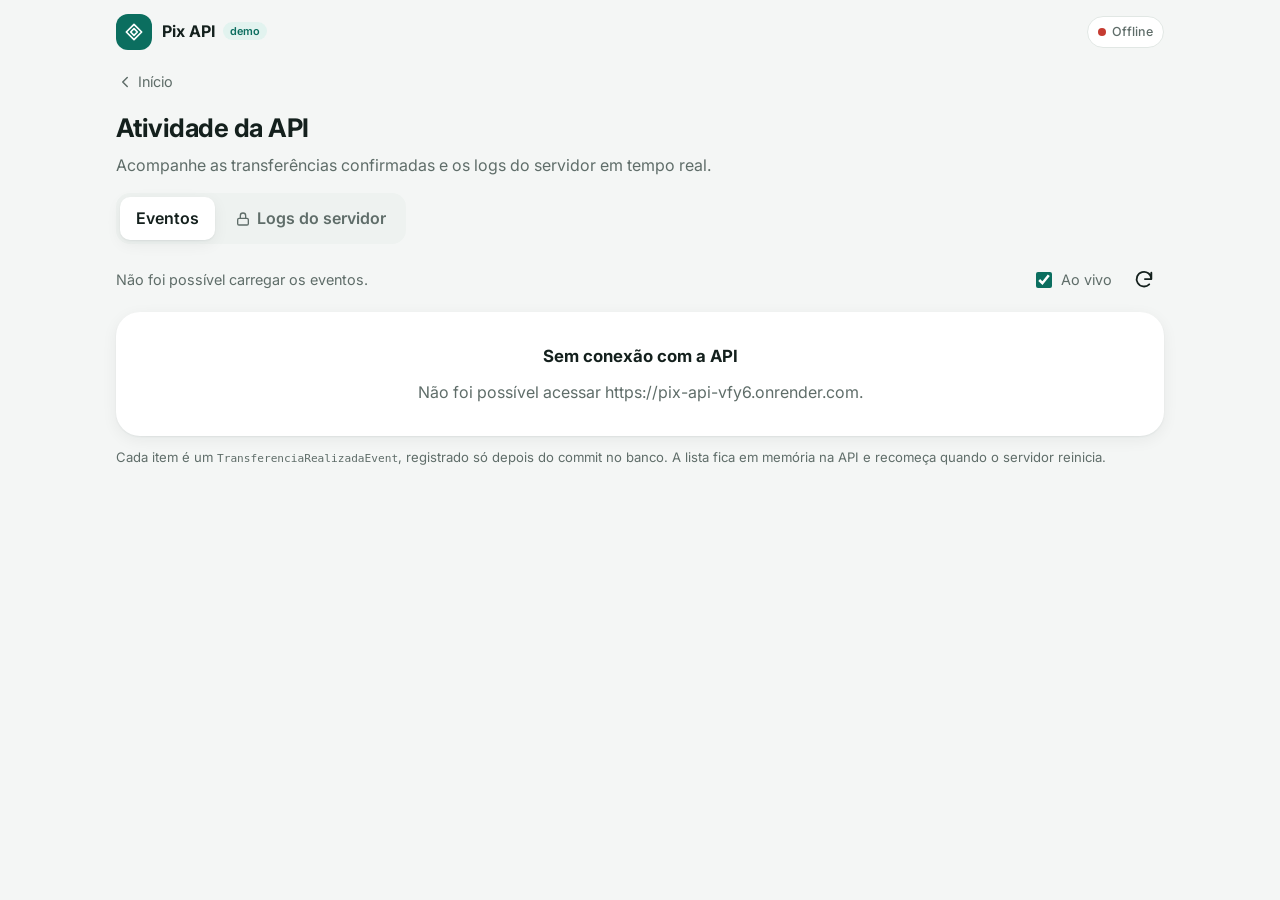
==== docs/atividade.html @ e6472b7e "Cria página Atividade com feed de eventos e logs do servidor - docs/atividade.html: aba Eventos (ao " ====
<!doctype html>
<html lang="pt-BR">
<head>
  <meta charset="utf-8">
  <meta name="viewport" content="width=device-width, initial-scale=1, viewport-fit=cover">
  <meta name="theme-color" content="#0b6e5f">
  <title>Atividade · Pix API Demo</title>
  <link rel="preconnect" href="https://fonts.googleapis.com">
  <link rel="preconnect" href="https://fonts.gstatic.com" crossorigin>
  <link href="https://fonts.googleapis.com/css2?family=Inter:wght@400;500;600;700&family=JetBrains+Mono:wght@400;500&display=swap" rel="stylesheet">
  <link rel="stylesheet" href="style.css">
</head>
<body>
  <svg width="0" height="0" style="position:absolute" aria-hidden="true">
    <symbol id="i-pix" viewBox="0 0 24 24"><g fill="none" stroke="currentColor" stroke-width="2" stroke-linejoin="round"><path d="M12 2.8 21.2 12 12 21.2 2.8 12Z"/><path d="m8 12 4-4 4 4-4 4Z"/></g></symbol>
    <symbol id="i-back" viewBox="0 0 24 24"><path fill="none" stroke="currentColor" stroke-width="2" stroke-linecap="round" stroke-linejoin="round" d="m15 6-6 6 6 6"/></symbol>
    <symbol id="i-refresh" viewBox="0 0 24 24"><path fill="none" stroke="currentColor" stroke-width="2" stroke-linecap="round" stroke-linejoin="round" d="M20 11a8 8 0 1 0-2.3 5.7M20 4v7h-7"/></symbol>
    <symbol id="i-arrow" viewBox="0 0 24 24"><path fill="none" stroke="currentColor" stroke-width="2" stroke-linecap="round" stroke-linejoin="round" d="M5 12h14m-5-5 5 5-5 5"/></symbol>
    <symbol id="i-lock" viewBox="0 0 24 24"><g fill="none" stroke="currentColor" stroke-width="2" stroke-linecap="round"><rect x="4" y="11" width="16" height="10" rx="2"/><path d="M8 11V7a4 4 0 0 1 8 0v4"/></g></symbol>
    <symbol id="i-alert" viewBox="0 0 24 24"><g fill="none" stroke="currentColor" stroke-width="2" stroke-linecap="round"><circle cx="12" cy="12" r="9"/><path d="M12 7.5v5.5M12 16.5v.01"/></g></symbol>
  </svg>

  <header class="topbar">
    <a class="marca" href="./" aria-label="Voltar para o início">
      <span class="marca-logo"><svg><use href="#i-pix"/></svg></span>
      <span class="marca-nome">Pix API <small>demo</small></span>
    </a>
    <div class="topbar-acoes">
      <span id="status-conexao" class="status" data-estado="carregando" title="Status da API">
        <span class="status-ponto"></span><span class="status-texto">Conectando…</span>
      </span>
    </div>
  </header>

  <main class="pagina">
    <a class="voltar" href="./"><svg><use href="#i-back"/></svg> Início</a>
    <h1>Atividade da API</h1>
    <p class="subtitulo">Acompanhe as transferências confirmadas e os logs do servidor em tempo real.</p>

    <div class="abas" role="tablist" aria-label="Tipo de atividade">
      <button type="button" role="tab" id="aba-eventos" aria-controls="painel-eventos" aria-selected="true">Eventos</button>
      <button type="button" role="tab" id="aba-logs" aria-controls="painel-logs" aria-selected="false" tabindex="-1">
        <svg><use href="#i-lock"/></svg> Logs do servidor
      </button>
    </div>

    <!-- ===== Eventos ===== -->
    <section id="painel-eventos" role="tabpanel" aria-labelledby="aba-eventos" class="painel">
      <div class="barra">
        <p class="barra-info" id="eventos-info">Carregando…</p>
        <label class="interruptor"><input type="checkbox" id="eventos-auto" checked> Ao vivo</label>
        <button type="button" class="icone-btn" id="eventos-atualizar" aria-label="Atualizar eventos"><svg><use href="#i-refresh"/></svg></button>
      </div>
      <ul class="feed" id="feed-eventos" aria-live="polite"></ul>
      <div class="estado-vazio" id="eventos-vazio" hidden></div>
      <p class="nota">Cada item é um <code>TransferenciaRealizadaEvent</code>, registrado só depois do commit no banco.
        A lista fica em memória na API e recomeça quando o servidor reinicia.</p>
    </section>

    <!-- ===== Logs ===== -->
    <section id="painel-logs" role="tabpanel" aria-labelledby="aba-logs" class="painel" hidden>
      <form class="card-token" id="form-token" hidden>
        <span class="card-token-icone"><svg><use href="#i-lock"/></svg></span>
        <h2>Área restrita</h2>
        <p>Os logs mostram detalhes internos do servidor. Informe o token de administrador para ver.</p>
        <label class="campo">
          <span>Token de administrador</span>
          <input id="token" type="password" autocomplete="off" required placeholder="PIX_ADMIN_TOKEN">
        </label>
        <div class="caixa-erro" id="token-erro" role="alert" hidden></div>
        <button type="submit" class="btn primario largo">Ver logs</button>
        <p class="ajuda">No Render: <strong>pix-api → Environment → PIX_ADMIN_TOKEN</strong>.
          O token fica só nesta aba do navegador e é apagado ao fechá-la.</p>
      </form>

      <div id="area-logs" hidden>
        <div class="barra">
          <div class="chips" role="group" aria-label="Filtrar por nível">
            <button type="button" class="chip" data-nivel="" aria-pressed="true">Todos</button>
            <button type="button" class="chip" data-nivel="INFO" aria-pressed="false">Info</button>
            <button type="button" class="chip" data-nivel="WARN" aria-pressed="false">Avisos</button>
            <button type="button" class="chip" data-nivel="ERROR" aria-pressed="false">Erros</button>
          </div>
          <input type="search" id="logs-busca" class="busca" placeholder="Buscar nos logs…" aria-label="Buscar nos logs">
          <label class="interruptor"><input type="checkbox" id="logs-auto" checked> Ao vivo</label>
          <button type="button" class="btn texto" id="logs-sair">Sair</button>
        </div>
        <div class="console" id="console" role="log" aria-live="off" tabindex="0"></div>
        <p class="nota" id="logs-info"></p>
      </div>
    </section>
  </main>

  <script src="atividade.js"></script>
</body>
</html>
---- docs/style.css ----
/* ===== Tokens de design (cores, raios, sombras) ===== */
:root {
  --bg: #f4f6f5;
  --superficie: #ffffff;
  --superficie-2: #eef2f0;
  --texto: #14201d;
  --texto-suave: #5f6d69;
  --borda: #e1e7e4;
  --marca: #0b6e5f;
  --marca-forte: #08564a;
  --marca-suave: #e2f3ef;
  --marca-texto: #ffffff;
  --sucesso: #138a52;
  --sucesso-suave: #e3f6ec;
  --erro: #c53b31;
  --erro-suave: #fdeceb;
  --aviso: #a86200;
  --cartao-grad: linear-gradient(135deg, #0b6e5f 0%, #0a8a6f 55%, #13a37f 100%);
  --sombra: 0 1px 2px rgba(16, 32, 28, .06), 0 4px 16px rgba(16, 32, 28, .06);
  --sombra-forte: 0 12px 40px rgba(16, 32, 28, .18);
  --raio: 16px;
  --raio-g: 24px;
}

@media (prefers-color-scheme: dark) {
  :root {
    --bg: #0d1312;
    --superficie: #151d1b;
    --superficie-2: #1d2724;
    --texto: #e8efed;
    --texto-suave: #98a7a2;
    --borda: #26322f;
    --marca: #2fc39c;
    --marca-forte: #5dd6b5;
    --marca-suave: #143029;
    --marca-texto: #06201a;
    --sucesso: #3ccf88;
    --sucesso-suave: #12301f;
    --erro: #ff7a6e;
    --erro-suave: #3a1916;
    --aviso: #f0a742;
    --cartao-grad: linear-gradient(135deg, #0a5a4e 0%, #0b6e5f 55%, #11876c 100%);
    --sombra: 0 1px 2px rgba(0, 0, 0, .3), 0 4px 16px rgba(0, 0, 0, .25);
    --sombra-forte: 0 12px 40px rgba(0, 0, 0, .5);
  }
}

/* ===== Base ===== */
* { box-sizing: border-box; }
html { -webkit-text-size-adjust: 100%; }
body {
  margin: 0;
  min-height: 100vh;
  font-family: "Inter", system-ui, -apple-system, "Segoe UI", sans-serif;
  background: var(--bg);
  color: var(--texto);
  line-height: 1.45;
  -webkit-font-smoothing: antialiased;
}
h1, h2, h3, p { margin: 0; }
a { color: var(--marca); }
button { font: inherit; color: inherit; }
svg { width: 22px; height: 22px; flex: none; }
[hidden] { display: none !important; }

/* ===== Topo ===== */
.topbar {
  position: sticky; top: 0; z-index: 10;
  display: flex; align-items: center; justify-content: space-between; gap: 12px;
  max-width: 1080px; margin: 0 auto; padding: 14px 16px;
  background: color-mix(in srgb, var(--bg) 85%, transparent);
  backdrop-filter: blur(12px); -webkit-backdrop-filter: blur(12px);
}
.marca { display: flex; align-items: center; gap: 10px; font-weight: 700; }
.marca-logo {
  display: grid; place-items: center; width: 36px; height: 36px; border-radius: 12px;
  background: var(--marca); color: var(--marca-texto);
}
.marca-logo svg { width: 20px; height: 20px; }
.marca-nome small {
  margin-left: 4px; padding: 2px 7px; border-radius: 99px; font-size: .68rem; font-weight: 600;
  background: var(--marca-suave); color: var(--marca); vertical-align: 2px;
}
.topbar-acoes { display: flex; align-items: center; gap: 8px; }

.status {
  display: inline-flex; align-items: center; gap: 6px; padding: 6px 10px; border-radius: 99px;
  font-size: .78rem; font-weight: 500; background: var(--superficie); color: var(--texto-suave);
  border: 1px solid var(--borda);
}
.status-ponto { width: 8px; height: 8px; border-radius: 50%; background: var(--texto-suave); }
.status[data-estado="online"] .status-ponto { background: var(--sucesso); box-shadow: 0 0 0 3px var(--sucesso-suave); }
.status[data-estado="acordando"] .status-ponto,
.status[data-estado="carregando"] .status-ponto { background: var(--aviso); animation: pulsar 1.2s infinite; }
.status[data-estado="offline"] .status-ponto { background: var(--erro); }

/* ===== Botões ===== */
.icone-btn {
  display: grid; place-items: center; width: 40px; height: 40px; padding: 0;
  border: none; border-radius: 50%; background: transparent; color: var(--texto); cursor: pointer;
}
.icone-btn:hover { background: var(--superficie-2); }
.icone-btn.claro { color: #fff; }
.icone-btn.claro:hover { background: rgba(255, 255, 255, .15); }
.icone-btn.pequeno { width: 32px; height: 32px; }
.icone-btn.pequeno svg { width: 18px; height: 18px; }

.btn {
  display: inline-flex; align-items: center; justify-content: center; gap: 8px;
  min-height: 52px; padding: 0 20px; border-radius: 14px; border: 1px solid transparent;
  font-weight: 600; font-size: 1rem; cursor: pointer;
  transition: transform .08s ease, background .15s ease, opacity .15s ease;
}
.btn:active { transform: scale(.98); }
.btn:disabled { opacity: .6; cursor: progress; }
.btn.largo { width: 100%; }
.btn.primario { background: var(--marca); color: var(--marca-texto); }
.btn.primario:hover { background: var(--marca-forte); }
.btn.secundario { background: var(--marca-suave); color: var(--marca); }
.btn.texto { background: transparent; color: var(--texto-suave); min-height: 44px; }
.btn.perigo-texto { background: transparent; color: var(--erro); }
.btn.perigo-texto:hover { background: var(--erro-suave); }
.btn.perigo { background: var(--erro); color: #fff; }
.btn svg { width: 20px; height: 20px; }

:focus-visible { outline: 3px solid color-mix(in srgb, var(--marca) 55%, transparent); outline-offset: 2px; }

/* ===== Layout ===== */
.app {
  max-width: 1080px; margin: 0 auto; padding: 8px 16px 32px;
  display: grid; gap: 24px;
}
@media (min-width: 880px) {
  .app { grid-template-columns: 400px 1fr; align-items: start; gap: 32px; padding-top: 16px; }
  .coluna-principal { position: sticky; top: 84px; }
}
.coluna-principal { display: grid; gap: 20px; }

.saudacao p { color: var(--texto-suave); font-size: .95rem; }
.saudacao h1 { font-size: 1.45rem; letter-spacing: -.02em; }

/* ===== Cartão de saldo ===== */
.cartao-saldo {
  position: relative; overflow: hidden;
  padding: 20px 20px 22px; border-radius: var(--raio-g);
  background: var(--cartao-grad); color: #fff; box-shadow: var(--sombra-forte);
}
.cartao-saldo::after { /* brilho decorativo */
  content: ""; position: absolute; right: -60px; top: -60px; width: 200px; height: 200px;
  border-radius: 50%; background: rgba(255, 255, 255, .08);
}
.cartao-topo { display: flex; align-items: center; justify-content: space-between; font-size: .9rem; opacity: .9; }
.cartao-topo .icone-btn { margin-right: -8px; }
.saldo-valor {
  margin-top: 6px; font-size: 2.1rem; font-weight: 700; letter-spacing: -.03em;
  font-variant-numeric: tabular-nums; min-height: 2.9rem;
}
.saldo-sub { font-size: .85rem; opacity: .85; }

/* Valores ocultos (botão do olho) */
body.ocultar [data-valor] { filter: blur(9px); user-select: none; }
[data-valor] { transition: filter .2s ease; }

/* ===== Atalhos ===== */
.atalhos { display: grid; grid-template-columns: repeat(3, 1fr); gap: 8px; }
.atalho {
  display: grid; justify-items: center; gap: 8px; padding: 10px 4px;
  border: none; background: none; cursor: pointer; font-size: .85rem; font-weight: 500;
  border-radius: var(--raio);
}
.atalho:hover .atalho-icone { transform: translateY(-2px); }
.atalho-icone {
  display: grid; place-items: center; width: 60px; height: 60px; border-radius: 50%;
  background: var(--superficie); color: var(--marca); box-shadow: var(--sombra);
  transition: transform .15s ease;
}
.atalho-icone.destaque { background: var(--marca); color: var(--marca-texto); }

.dica {
  display: flex; gap: 12px; align-items: flex-start; padding: 14px 16px; border-radius: var(--raio);
  background: var(--marca-suave); color: var(--texto); font-size: .87rem;
}
.dica svg { color: var(--marca); margin-top: 1px; }

/* ===== Lista de contas ===== */
.secao-titulo { display: flex; align-items: baseline; gap: 8px; margin-bottom: 12px; }
.secao-titulo h2 { font-size: 1.15rem; }
.contador { color: var(--texto-suave); font-size: .9rem; }

.lista-contas {
  list-style: none; margin: 0; padding: 6px; display: grid; gap: 2px;
  background: var(--superficie); border-radius: var(--raio-g); box-shadow: var(--sombra);
}
.conta-item > button {
  width: 100%; display: flex; align-items: center; gap: 14px; padding: 12px;
  border: none; background: none; border-radius: var(--raio); text-align: left; cursor: pointer;
}
.conta-item > button:hover { background: var(--superficie-2); }
.conta-info { flex: 1; min-width: 0; }
.conta-nome { font-weight: 600; }
.conta-chave { color: var(--texto-suave); font-size: .85rem; overflow: hidden; text-overflow: ellipsis; white-space: nowrap; }
.conta-saldo { font-weight: 600; font-variant-numeric: tabular-nums; white-space: nowrap; }
.conta-item svg { color: var(--texto-suave); width: 18px; height: 18px; }
.conta-item.nova { animation: destacar 1.6s ease; border-radius: var(--raio); }

.avatar {
  display: grid; place-items: center; flex: none; width: 44px; height: 44px; border-radius: 50%;
  font-weight: 700; font-size: .9rem; color: #fff; background: var(--cor, var(--marca));
}
.avatar.grande { width: 72px; height: 72px; font-size: 1.4rem; }

.conta-item.carregando { display: flex; align-items: center; gap: 14px; padding: 12px; }
.skeleton {
  display: inline-block; border-radius: 8px;
  background: linear-gradient(90deg, var(--superficie-2) 25%, var(--borda) 50%, var(--superficie-2) 75%);
  background-size: 200% 100%; animation: brilho 1.2s infinite linear;
}
.skeleton.avatar { width: 44px; height: 44px; border-radius: 50%; }
.skeleton.linha { flex: 1; height: 14px; }
.skeleton-saldo { width: 180px; height: 34px; background: rgba(255, 255, 255, .2); animation: pulsar 1.2s infinite; }

.estado-vazio {
  display: grid; justify-items: center; gap: 12px; padding: 32px 16px; text-align: center;
  background: var(--superficie); border-radius: var(--raio-g); box-shadow: var(--sombra);
  color: var(--texto-suave);
}
.estado-vazio strong { color: var(--texto); font-size: 1.05rem; }
.estado-vazio .btn { min-height: 44px; }

/* ===== Sheets (dialog) ===== */
.sheet {
  width: min(480px, 100%); max-height: min(92vh, 760px); margin: auto; padding: 0;
  border: none; border-radius: var(--raio-g); background: var(--superficie); color: var(--texto);
  box-shadow: var(--sombra-forte); overflow: auto;
}
.sheet::backdrop { background: rgba(8, 16, 14, .45); backdrop-filter: blur(2px); }
.sheet[open] { animation: aparecer .22s ease; }
@media (max-width: 600px) {
  .sheet { margin: auto 0 0; width: 100%; max-width: 100%; border-radius: var(--raio-g) var(--raio-g) 0 0; padding-bottom: env(safe-area-inset-bottom); }
  .sheet[open] { animation: subir .25s ease; }
}
.sheet-cabecalho {
  position: sticky; top: 0; z-index: 1;
  display: grid; grid-template-columns: 40px 1fr 40px; align-items: center; gap: 8px;
  padding: 12px 12px 4px; background: var(--superficie);
}
.sheet-cabecalho h2 { text-align: center; font-size: 1.05rem; }
/* Botão "voltar" escondido ainda ocupa a coluna, para o título continuar centralizado. */
.sheet-cabecalho > .icone-btn[hidden] { display: grid !important; visibility: hidden; }
.sheet-corpo { display: grid; gap: 16px; padding: 12px 20px 24px; }

/* ===== Formulários ===== */
.campo { display: grid; gap: 6px; font-size: .9rem; font-weight: 500; color: var(--texto-suave); }
.campo input, .campo select {
  width: 100%; min-height: 52px; padding: 0 14px; font: inherit; font-size: 1rem; color: var(--texto);
  background: var(--superficie-2); border: 1.5px solid transparent; border-radius: 14px;
  transition: border-color .15s ease, background .15s ease;
}
.campo select { appearance: none; background-image: linear-gradient(45deg, transparent 50%, currentColor 50%), linear-gradient(135deg, currentColor 50%, transparent 50%); background-position: calc(100% - 20px) 50%, calc(100% - 15px) 50%; background-size: 5px 5px; background-repeat: no-repeat; padding-right: 40px; }
.campo input:focus, .campo select:focus { outline: none; border-color: var(--marca); background: var(--superficie); }
.campo input[aria-invalid="true"] { border-color: var(--erro); }
.campo .input-valor { font-size: 1.6rem; font-weight: 700; letter-spacing: -.02em; font-variant-numeric: tabular-nums; min-height: 64px; }
.ajuda { font-weight: 400; font-size: .82rem; color: var(--texto-suave); }
.erro-campo { color: var(--erro); font-size: .88rem; min-height: 0; }
.erro-campo:empty { display: none; }
.caixa-erro {
  display: flex; gap: 10px; padding: 12px 14px; border-radius: 14px;
  background: var(--erro-suave); color: var(--texto); font-size: .9rem;
}
.caixa-erro svg { color: var(--erro); }
.caixa-erro ul { margin: 4px 0 0; padding-left: 18px; }

.contatos { display: flex; gap: 8px; overflow-x: auto; margin-top: -6px; padding-bottom: 2px; scrollbar-width: none; }
.contato {
  display: inline-flex; align-items: center; gap: 8px; flex: none; padding: 6px 12px 6px 6px;
  border: 1px solid var(--borda); border-radius: 99px; background: var(--superficie);
  font-size: .85rem; cursor: pointer;
}
.contato .avatar { width: 28px; height: 28px; font-size: .7rem; }
.contato[aria-pressed="true"] { border-color: var(--marca); background: var(--marca-suave); }

.botoes-linha { display: grid; grid-template-columns: 1fr 1fr; gap: 10px; }
.status-teste { font-size: .9rem; color: var(--texto-suave); }
.status-teste.ok { color: var(--sucesso); }
.status-teste.erro { color: var(--erro); }

/* ===== Resumo / confirmação / comprovante ===== */
.rotulo-suave { color: var(--texto-suave); text-align: center; }
.valor-grande { font-size: 2.2rem; font-weight: 700; letter-spacing: -.03em; text-align: center; font-variant-numeric: tabular-nums; }
.resumo { margin: 0; display: grid; gap: 0; background: var(--superficie-2); border-radius: var(--raio); padding: 4px 16px; }
.resumo > div { display: flex; justify-content: space-between; align-items: center; gap: 16px; padding: 12px 0; border-bottom: 1px solid var(--borda); }
.resumo > div:last-child { border-bottom: none; }
.resumo dt { color: var(--texto-suave); font-size: .9rem; }
.resumo dd { margin: 0; font-weight: 600; text-align: right; overflow-wrap: anywhere; }
.resumo dd.com-acao { display: flex; align-items: center; gap: 4px; }

.resultado { justify-items: center; text-align: center; padding-top: 8px; }
.selo {
  display: grid; place-items: center; width: 76px; height: 76px; border-radius: 50%;
  animation: estourar .4s cubic-bezier(.2, 1.4, .4, 1);
}
.selo svg { width: 38px; height: 38px; }
.selo.ok { background: var(--sucesso-suave); color: var(--sucesso); }
.selo.erro { background: var(--erro-suave); color: var(--erro); }
.resultado h3 { font-size: 1.3rem; }
.resultado .detalhe { color: var(--texto-suave); max-width: 34ch; }
.resultado .resumo, .resultado .btn { width: 100%; text-align: left; }
.resultado .resumo dd { text-align: right; }

.conta-hero { display: grid; justify-items: center; gap: 8px; text-align: center; }
.conta-hero h3 { font-size: 1.2rem; }

/* ===== Toasts ===== */
.toasts {
  position: fixed; left: 50%; bottom: 20px; transform: translateX(-50%); z-index: 100;
  display: grid; gap: 8px; width: min(420px, calc(100% - 32px)); pointer-events: none;
}
.toast {
  display: flex; align-items: center; gap: 10px; padding: 14px 16px; border-radius: 14px;
  background: var(--texto); color: var(--bg); font-size: .92rem; box-shadow: var(--sombra-forte);
  animation: subir .25s ease;
}
.toast svg { width: 20px; height: 20px; }
.toast.ok svg { color: var(--sucesso); }
.toast.erro svg { color: var(--erro); }
.toast .spinner { width: 18px; height: 18px; border: 2px solid currentColor; border-right-color: transparent; border-radius: 50%; animation: girar .8s linear infinite; flex: none; }

.rodape { max-width: 1080px; margin: 0 auto; padding: 8px 16px 32px; text-align: center; color: var(--texto-suave); font-size: .82rem; }

/* ===== Animações ===== */
@keyframes brilho { to { background-position: -200% 0; } }
@keyframes pulsar { 50% { opacity: .45; } }
@keyframes girar { to { transform: rotate(360deg); } }
@keyframes aparecer { from { opacity: 0; transform: translateY(8px) scale(.98); } }
@keyframes subir { from { opacity: 0; transform: translateY(24px); } }
@keyframes estourar { from { transform: scale(.4); opacity: 0; } }
@keyframes destacar { 0%, 40% { background: var(--marca-suave); } }

@media (prefers-reduced-motion: reduce) {
  *, *::before, *::after { animation: none !important; transition: none !important; }
}

/* ===== Página de atividade ===== */
a.marca { color: inherit; text-decoration: none; }
.pagina { max-width: 1080px; margin: 0 auto; padding: 8px 16px 40px; display: grid; gap: 16px; }
.pagina h1 { font-size: 1.6rem; letter-spacing: -.02em; }
.subtitulo { color: var(--texto-suave); margin-top: -8px; }
.voltar { display: inline-flex; align-items: center; gap: 4px; width: fit-content; color: var(--texto-suave); text-decoration: none; font-size: .9rem; }
.voltar svg { width: 18px; height: 18px; }
.voltar:hover { color: var(--marca); }

.abas { display: flex; gap: 4px; padding: 4px; background: var(--superficie-2); border-radius: 14px; width: fit-content; max-width: 100%; }
.abas [role="tab"] {
  display: inline-flex; align-items: center; gap: 6px; padding: 10px 16px; border: none; border-radius: 10px;
  background: transparent; color: var(--texto-suave); font-weight: 600; cursor: pointer; white-space: nowrap;
}
.abas [role="tab"] svg { width: 16px; height: 16px; }
.abas [aria-selected="true"] { background: var(--superficie); color: var(--texto); box-shadow: var(--sombra); }

.painel { display: grid; gap: 12px; }
.barra { display: flex; flex-wrap: wrap; align-items: center; gap: 8px 12px; }
.barra-info { flex: 1; color: var(--texto-suave); font-size: .9rem; min-width: 160px; }
.interruptor { display: inline-flex; align-items: center; gap: 6px; font-size: .9rem; color: var(--texto-suave); cursor: pointer; }
.interruptor input { accent-color: var(--marca); width: 16px; height: 16px; }
.nota { color: var(--texto-suave); font-size: .82rem; }
.nota code { font-size: .85em; }

.feed {
  list-style: none; margin: 0; padding: 6px; display: grid; gap: 2px;
  background: var(--superficie); border-radius: var(--raio-g); box-shadow: var(--sombra);
}
.feed:empty { display: none; }
.evento { display: flex; align-items: center; gap: 14px; padding: 12px; border-radius: var(--raio); }
.evento.novo { animation: destacar 2s ease; }
.evento-icone { display: grid; place-items: center; flex: none; width: 40px; height: 40px; border-radius: 50%; background: var(--marca-suave); color: var(--marca); }
.evento-icone svg { width: 20px; height: 20px; }
.evento-info { flex: 1; min-width: 0; }
.evento-titulo { font-weight: 600; display: flex; align-items: center; gap: 6px; flex-wrap: wrap; }
.evento-titulo svg { width: 16px; height: 16px; color: var(--texto-suave); }
.evento-sub { color: var(--texto-suave); font-size: .82rem; overflow: hidden; text-overflow: ellipsis; white-space: nowrap; }
.evento-lado { text-align: right; flex: none; }
.evento-valor { font-weight: 700; font-variant-numeric: tabular-nums; }
.evento-tempo { color: var(--texto-suave); font-size: .8rem; }

.card-token {
  display: grid; gap: 14px; justify-items: center; text-align: center; max-width: 440px; margin: 8px auto;
  padding: 28px 24px; background: var(--superficie); border-radius: var(--raio-g); box-shadow: var(--sombra);
}
.card-token > * { width: 100%; }
.card-token-icone { display: grid !important; place-items: center; width: 56px !important; height: 56px; border-radius: 50%; background: var(--marca-suave); color: var(--marca); }
.card-token h2 { font-size: 1.2rem; }
.card-token p { color: var(--texto-suave); font-size: .92rem; }
.card-token .campo { text-align: left; }
.card-token .caixa-erro { text-align: left; }

.chips { display: flex; gap: 6px; flex-wrap: wrap; }
.chip {
  padding: 6px 12px; border-radius: 99px; border: 1px solid var(--borda); background: var(--superficie);
  font-size: .85rem; font-weight: 500; cursor: pointer;
}
.chip[aria-pressed="true"] { border-color: var(--marca); background: var(--marca-suave); color: var(--marca); }
.busca {
  flex: 1; min-width: 160px; min-height: 38px; padding: 0 12px; font: inherit; font-size: .9rem; color: var(--texto);
  background: var(--superficie); border: 1px solid var(--borda); border-radius: 10px;
}
.busca:focus { outline: none; border-color: var(--marca); }

.console {
  height: min(62vh, 640px); overflow: auto; padding: 12px 0; border-radius: var(--raio);
  background: #0c1110; color: #d6e2de; box-shadow: var(--sombra);
  font-family: "JetBrains Mono", ui-monospace, SFMono-Regular, Menlo, monospace; font-size: .8rem; line-height: 1.55;
}
.linha { display: grid; grid-template-columns: auto auto minmax(80px, 180px) 1fr; gap: 10px; padding: 1px 14px; }
.linha:hover { background: rgba(255, 255, 255, .04); }
.linha-hora { color: #7d8c87; }
.linha-nivel { font-weight: 600; min-width: 5ch; }
.linha-nivel.INFO { color: #5fb3f0; }
.linha-nivel.WARN { color: #f0b04a; }
.linha-nivel.ERROR { color: #ff7a6e; }
.linha.ERROR { background: rgba(255, 122, 110, .08); }
.linha-logger { color: #9fd9c6; overflow: hidden; text-overflow: ellipsis; white-space: nowrap; }
.linha-msg { white-space: pre-wrap; overflow-wrap: anywhere; }
.console-vazio { padding: 24px 14px; color: #7d8c87; }
@media (max-width: 900px) {
  .linha { grid-template-columns: auto auto 1fr; }
  .linha-logger { display: none; }
}
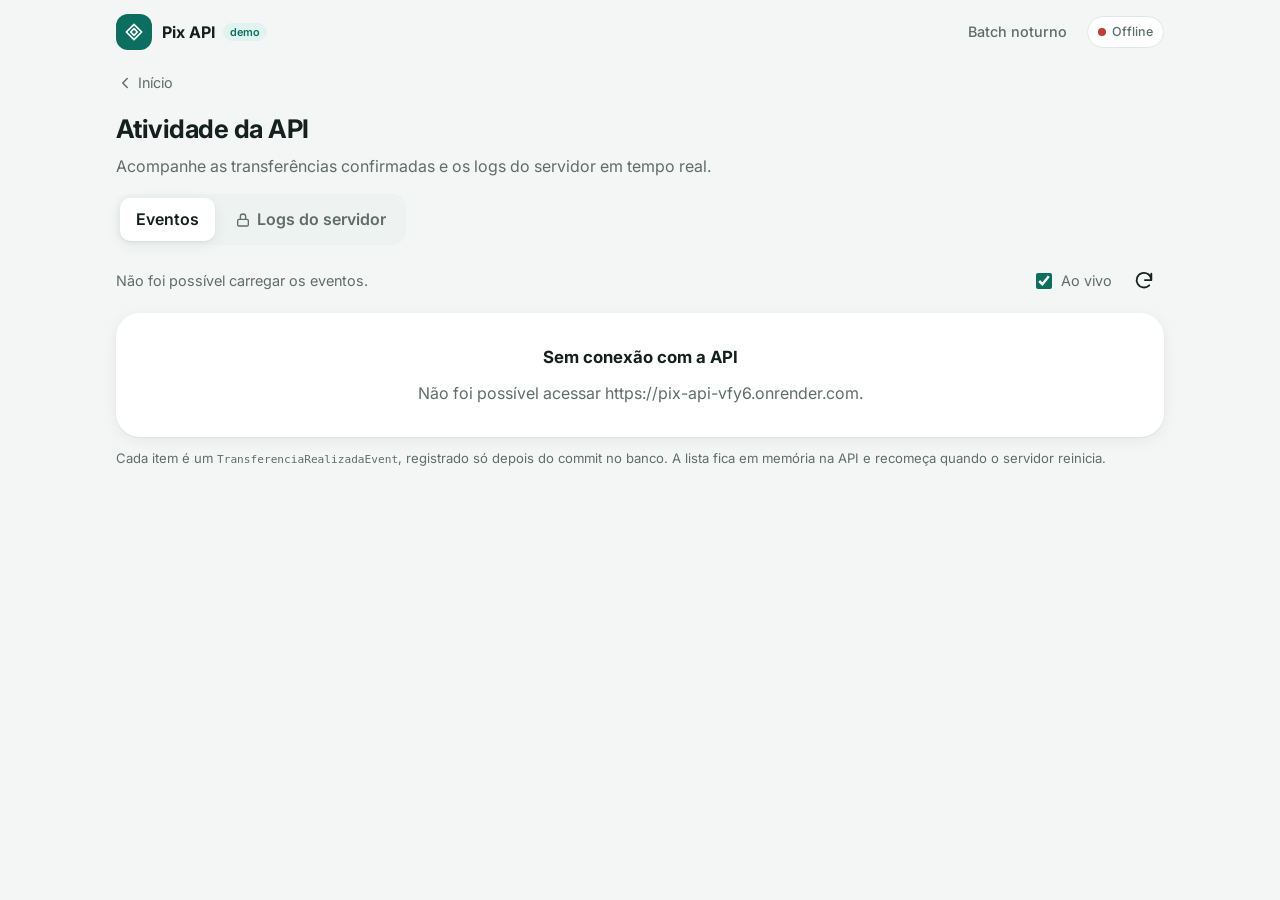
==== commit a5b10b88: "Cria painel do processamento noturno (batch COBOL) no GitHub Pages - docs/batch.html: execuções reai" ====
--- a/docs/atividade.html
+++ b/docs/atividade.html
@@ -26,6 +26,7 @@
       <span class="marca-nome">Pix API <small>demo</small></span>
     </a>
     <div class="topbar-acoes">
+      <a class="link-topo" href="batch.html">Batch noturno</a>
       <span id="status-conexao" class="status" data-estado="carregando" title="Status da API">
         <span class="status-ponto"></span><span class="status-texto">Conectando…</span>
       </span>
--- a/docs/style.css
+++ b/docs/style.css
@@ -425,3 +425,156 @@
   .linha { grid-template-columns: auto auto 1fr; }
   .linha-logger { display: none; }
 }
+
+/* ===== Batch noturno ===== */
+:root { --div-pos: #3a6ec2; --div-neg: #d03b3b; --terminal-bg: #0c1110; --terminal-txt: #cfe3dc; --aviso-suave: #fff4dc; }
+@media (prefers-color-scheme: dark) {
+  :root { --div-pos: #5a87d4; --div-neg: #de5a4f; --aviso-suave: #3a2c10; }
+}
+.link-topo { padding: 8px 12px; border-radius: 99px; color: var(--texto-suave); text-decoration: none; font-size: .9rem; font-weight: 500; }
+.link-topo:hover { background: var(--superficie-2); color: var(--texto); }
+.link-topo.ativo { background: var(--marca-suave); color: var(--marca); }
+@media (max-width: 600px) { .link-topo { padding: 6px 8px; font-size: .8rem; } .pagina-batch .marca-nome small { display: none; } }
+
+.hero-batch { padding: 8px 0 4px; }
+.hero-batch h1 { font-size: clamp(1.7rem, 4vw, 2.4rem); letter-spacing: -.03em; }
+.hero-batch .subtitulo { max-width: 70ch; margin-top: 6px; }
+.sobretitulo { display: inline-flex; align-items: center; gap: 6px; color: var(--marca); font-weight: 600; font-size: .85rem; margin-bottom: 6px; }
+.sobretitulo svg { width: 16px; height: 16px; }
+.tecnologias { display: flex; flex-wrap: wrap; gap: 6px; list-style: none; padding: 0; margin: 14px 0 0; }
+.tecnologias li { padding: 4px 10px; border-radius: 99px; border: 1px solid var(--borda); background: var(--superficie); font-size: .8rem; color: var(--texto-suave); }
+
+.batch-grade { display: grid; gap: 16px; align-items: start; }
+@media (min-width: 1000px) { .batch-grade { grid-template-columns: 280px 1fr; } .lista-execucoes-card { position: sticky; top: 84px; } }
+.pagina.batch { max-width: 1240px; }
+
+.lista-execucoes { list-style: none; margin: 0; padding: 6px; display: grid; gap: 2px; background: var(--superficie); border-radius: var(--raio-g); box-shadow: var(--sombra); }
+.lista-execucoes .carregando { padding: 14px; color: var(--texto-suave); }
+.item-execucao { width: 100%; display: grid; gap: 4px; padding: 12px; border: none; border-radius: var(--raio); background: none; text-align: left; cursor: pointer; }
+.item-execucao:hover { background: var(--superficie-2); }
+.item-execucao[aria-current="true"] { background: var(--marca-suave); }
+.item-topo { display: flex; justify-content: space-between; align-items: flex-start; gap: 8px; }
+.item-topo strong { font-size: .92rem; line-height: 1.3; }
+.item-meta { font-size: .78rem; color: var(--texto-suave); }
+@media (max-width: 999px) {
+  .lista-execucoes { grid-auto-flow: column; grid-auto-columns: minmax(230px, 1fr); overflow-x: auto; scrollbar-width: thin; }
+}
+
+.rc-selo { display: inline-flex; align-items: center; gap: 4px; flex: none; padding: 3px 8px; border-radius: 99px; font: 600 .74rem "JetBrains Mono", ui-monospace, monospace; }
+.rc-selo svg { width: 13px; height: 13px; }
+.rc-selo.ok { background: var(--sucesso-suave); color: var(--sucesso); }
+.rc-selo.aviso { background: var(--aviso-suave); color: var(--aviso); }
+.rc-selo.erro { background: var(--erro-suave); color: var(--erro); }
+.rc-selo.grande { padding: 10px 14px; font-size: 1rem; border-radius: 14px; }
+.rc-selo.grande svg { width: 20px; height: 20px; }
+
+.execucao { display: grid; gap: 16px; min-width: 0; }
+.card { background: var(--superficie); border-radius: var(--raio-g); box-shadow: var(--sombra); padding: 18px 20px; min-width: 0; }
+.card-titulo { display: flex; justify-content: space-between; align-items: baseline; gap: 12px; flex-wrap: wrap; margin-bottom: 12px; }
+.card-titulo h3, .relatorio-card h3 { margin: 0; font-size: 1.02rem; }
+.cabecalho-execucao { display: flex; justify-content: space-between; align-items: center; gap: 16px; flex-wrap: wrap; }
+.cab-info { display: flex; align-items: center; gap: 14px; min-width: 0; }
+.cab-info h2 { font-size: 1.2rem; margin: 0; }
+.exec-meta { color: var(--texto-suave); font-size: .86rem; margin-top: 2px; }
+
+.pipeline { list-style: none; margin: 0; padding: 0; display: grid; grid-template-columns: repeat(5, 1fr); gap: 10px; counter-reset: etapa; }
+.pipeline li {
+  position: relative; display: grid; gap: 4px; padding: 14px; border-radius: var(--raio); background: var(--superficie);
+  box-shadow: var(--sombra); border: 1.5px solid transparent; transition: border-color .25s ease, background .25s ease, opacity .25s ease;
+}
+.pipeline li small { color: var(--texto-suave); font-size: .76rem; line-height: 1.3; }
+.etapa-icone { display: grid; place-items: center; width: 36px; height: 36px; border-radius: 10px; background: var(--superficie-2); color: var(--texto-suave); margin-bottom: 4px; }
+.etapa-icone svg { width: 20px; height: 20px; }
+.etapa-status { font-style: normal; font-size: .76rem; font-weight: 600; min-height: 1em; }
+.pipeline li[data-estado="pendente"] { opacity: .55; }
+.pipeline li[data-estado="ativa"] { border-color: var(--marca); }
+.pipeline li[data-estado="ativa"] .etapa-icone { background: var(--marca); color: var(--marca-texto); animation: pulsar 1s infinite; }
+.pipeline li[data-estado="ativa"] .etapa-status { color: var(--marca); }
+.pipeline li[data-estado="ok"] .etapa-icone { background: var(--sucesso-suave); color: var(--sucesso); }
+.pipeline li[data-estado="ok"] .etapa-status { color: var(--sucesso); }
+.pipeline li[data-estado="aviso"] { border-color: var(--aviso); }
+.pipeline li[data-estado="aviso"] .etapa-icone { background: var(--aviso-suave); color: var(--aviso); }
+.pipeline li[data-estado="aviso"] .etapa-status { color: var(--aviso); }
+.pipeline li[data-estado="erro"] { border-color: var(--erro); }
+.pipeline li[data-estado="erro"] .etapa-icone { background: var(--erro-suave); color: var(--erro); }
+.pipeline li[data-estado="erro"] .etapa-status { color: var(--erro); }
+.pipeline li[data-estado="pulada"] { opacity: .5; }
+.pipeline li[data-estado="pulada"] .etapa-status { color: var(--texto-suave); }
+@media (max-width: 760px) {
+  .pipeline { grid-template-columns: 1fr; gap: 6px; }
+  .pipeline li { grid-template-columns: auto 1fr auto; align-items: center; column-gap: 12px; padding: 10px 12px; }
+  .pipeline li .etapa-icone { grid-row: span 2; margin: 0; }
+  .pipeline li .etapa-status { grid-row: 1 / span 2; grid-column: 3; text-align: right; }
+}
+
+.batch-dupla { display: grid; gap: 16px; }
+@media (min-width: 1100px) { .batch-dupla { grid-template-columns: minmax(0, 1.25fr) minmax(0, 1fr); } }
+.terminal {
+  margin: 0; padding: 14px 16px; border-radius: var(--raio); background: var(--terminal-bg); color: var(--terminal-txt);
+  font: .78rem/1.6 "JetBrains Mono", ui-monospace, SFMono-Regular, Menlo, monospace; white-space: pre; overflow: auto;
+}
+#joblog { height: 300px; }
+.terminal.relatorio { max-height: 480px; color: #9ff0b8; font-size: .74rem; }
+.relatorio-card summary { display: flex; align-items: baseline; gap: 12px; flex-wrap: wrap; cursor: pointer; list-style: none; }
+.relatorio-card summary::before { content: "▸"; color: var(--texto-suave); transition: transform .2s; }
+.relatorio-card[open] summary::before { transform: rotate(90deg); }
+.relatorio-card[open] summary { margin-bottom: 12px; }
+
+.kpis { display: grid; grid-template-columns: repeat(2, minmax(0, 1fr)); gap: 10px; align-content: start; }
+.kpi { padding: 14px 16px; border-radius: var(--raio); background: var(--superficie); box-shadow: var(--sombra); display: grid; gap: 4px; min-width: 0; }
+.kpi-rotulo { font-size: .8rem; color: var(--texto-suave); }
+.kpi-valor { font-size: 1.35rem; font-weight: 700; letter-spacing: -.02em; font-variant-numeric: tabular-nums; overflow-wrap: anywhere; }
+.kpi.ok .kpi-valor { color: var(--sucesso); }
+.kpi.aviso { box-shadow: inset 0 0 0 1.5px var(--aviso), var(--sombra); }
+.kpi-rejeitado { grid-column: 1 / -1; display: grid; grid-template-columns: auto 1fr; column-gap: 10px; padding: 14px 16px; border-radius: var(--raio); background: var(--erro-suave); }
+.kpi-rejeitado svg { grid-row: span 2; color: var(--erro); }
+.kpi-rejeitado span { font-size: .85rem; color: var(--texto-suave); }
+
+.legenda { display: flex; flex-wrap: wrap; gap: 6px 18px; font-size: .82rem; color: var(--texto-suave); margin-bottom: 8px; }
+.legenda span { display: inline-flex; align-items: center; gap: 6px; }
+.amostra { width: 12px; height: 12px; border-radius: 3px; display: inline-block; }
+.amostra.pos { background: var(--div-pos); }
+.amostra.neg { background: var(--div-neg); }
+.grafico svg { width: 100%; height: auto; display: block; }
+.grafico .barra.pos { fill: var(--div-pos); }
+.grafico .barra.neg { fill: var(--div-neg); }
+.grafico .eixo-zero { stroke: var(--borda); stroke-width: 1.5; }
+.grafico .rotulo-conta { fill: var(--texto-suave); font-size: 12px; font-family: "JetBrains Mono", ui-monospace, monospace; }
+.grafico .valor-barra { fill: var(--texto); font-size: 12px; font-weight: 600; font-variant-numeric: tabular-nums; }
+.grafico .alvo-hover { fill: transparent; }
+.grafico .alvo-hover:hover { fill: color-mix(in srgb, var(--texto) 5%, transparent); }
+.grafico-vazio { display: flex; align-items: center; gap: 10px; padding: 18px; border-radius: var(--raio); background: var(--superficie-2); color: var(--texto-suave); margin: 0; }
+.grafico-vazio.ok { background: var(--sucesso-suave); color: var(--texto); }
+.grafico-vazio.ok svg { color: var(--sucesso); }
+.tooltip-grafico {
+  position: fixed; left: 0; top: 0; z-index: 50; display: grid; gap: 2px; padding: 10px 12px; border-radius: 10px; pointer-events: none;
+  background: var(--texto); color: var(--bg); font-size: .8rem; box-shadow: var(--sombra-forte); max-width: 260px;
+}
+
+.tabela-batch { width: 100%; border-collapse: collapse; font-size: .84rem; }
+.tabela-batch th { text-align: left; font-weight: 600; color: var(--texto-suave); font-size: .76rem; padding: 8px 10px; border-bottom: 1px solid var(--borda); white-space: nowrap; }
+.tabela-batch td { padding: 9px 10px; border-bottom: 1px solid var(--borda); white-space: nowrap; font-variant-numeric: tabular-nums; }
+.tabela-batch .num { text-align: right; }
+.tabela-batch td.chave { max-width: 220px; overflow: hidden; text-overflow: ellipsis; }
+.tabela-batch td.forte { font-weight: 600; }
+.tabela-batch td.dif { color: var(--erro); font-weight: 700; }
+.tabela-batch td.vazio { text-align: center; color: var(--texto-suave); padding: 22px; }
+.linha-divergente { background: color-mix(in srgb, var(--erro) 6%, transparent); }
+.selo-situacao { display: inline-flex; align-items: center; gap: 4px; padding: 2px 8px; border-radius: 99px; font-size: .74rem; font-weight: 600; }
+.selo-situacao svg { width: 13px; height: 13px; }
+.selo-situacao.ok { background: var(--sucesso-suave); color: var(--sucesso); }
+.selo-situacao.erro { background: var(--erro-suave); color: var(--erro); }
+.selo-situacao.neutro { background: var(--superficie-2); color: var(--texto-suave); }
+
+.downloads { display: flex; flex-wrap: wrap; gap: 6px; }
+.downloads .btn { min-height: 38px; font-size: .85rem; border: 1px solid var(--borda); }
+
+.como-funciona { margin-top: 24px; }
+.como-funciona h2 { font-size: 1.3rem; margin-bottom: 12px; }
+.fluxo { list-style: none; padding: 0; margin: 0 0 12px; display: grid; gap: 10px; grid-template-columns: repeat(auto-fit, minmax(220px, 1fr)); counter-reset: fluxo; }
+.fluxo li { counter-increment: fluxo; display: grid; gap: 4px; padding: 16px; border-radius: var(--raio); background: var(--superficie); box-shadow: var(--sombra); font-size: .88rem; color: var(--texto-suave); }
+.fluxo li strong { color: var(--texto); font-size: .95rem; }
+.fluxo li strong::before { content: counter(fluxo) ". "; color: var(--marca); }
+/* Itens de grid não encolhem abaixo do conteúdo sem min-width: 0 — sem isso a faixa
+   horizontal de execuções (no celular) alarga a página inteira. */
+.pagina > *, .batch-grade > * { min-width: 0; }
